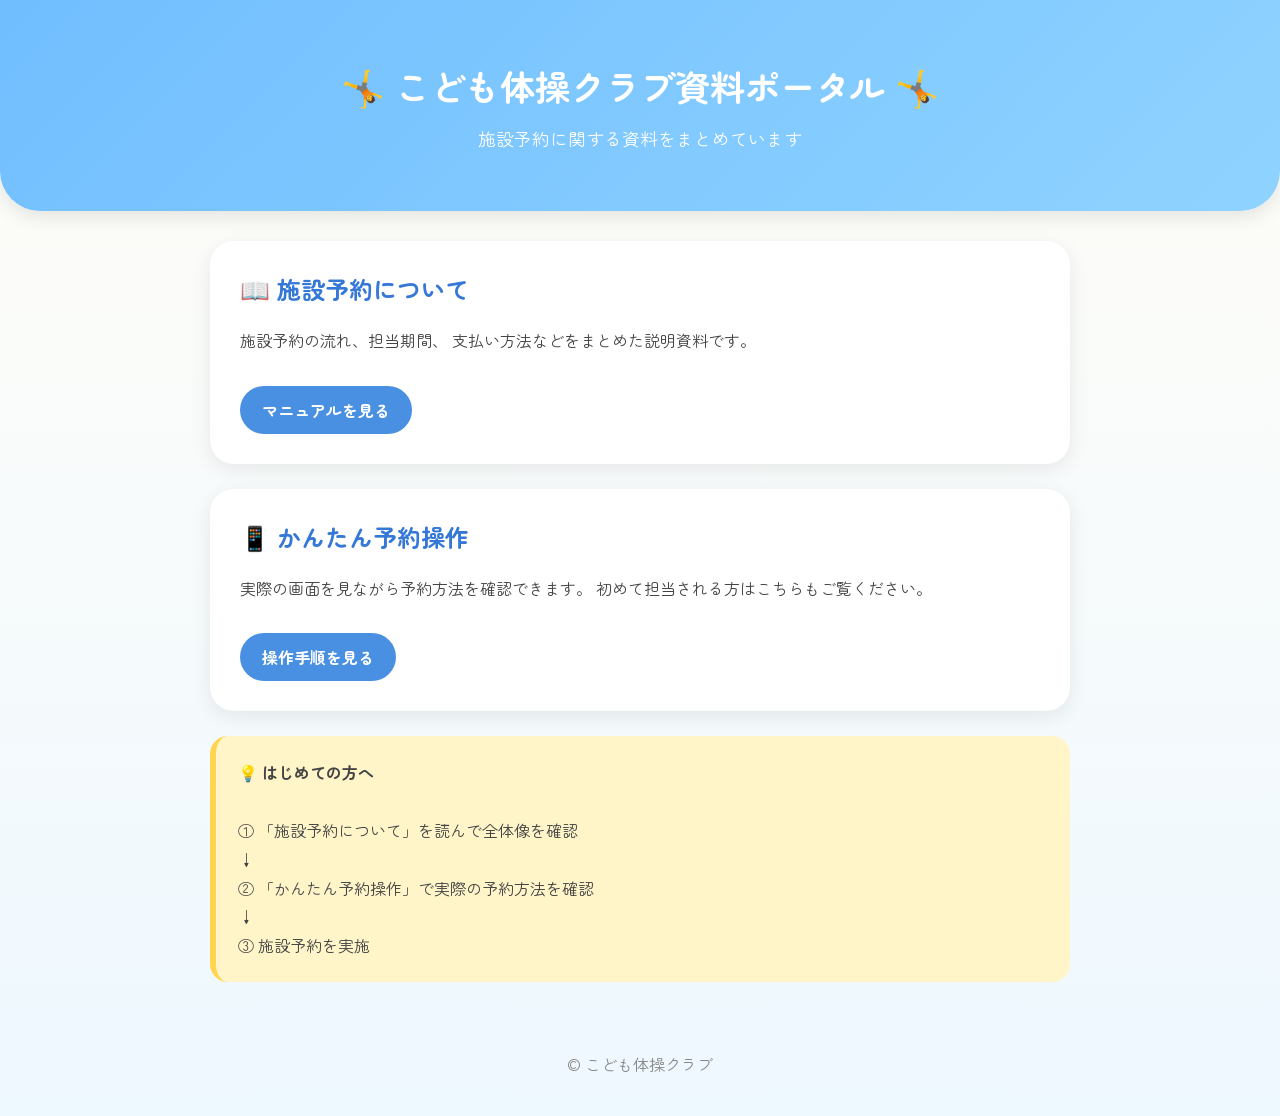
==== index.html @ b0be6228 "Add files via upload" ====
<!DOCTYPE html>
<html lang="ja">
<head>
<meta charset="UTF-8">
<meta name="viewport" content="width=device-width, initial-scale=1">

<title>こども体操クラブ資料ポータル</title>

<link rel="preconnect" href="https://fonts.googleapis.com">
<link rel="preconnect" href="https://fonts.gstatic.com" crossorigin>
<link href="https://fonts.googleapis.com/css2?family=Zen+Maru+Gothic:wght@400;500;700&display=swap" rel="stylesheet">

<style>

*{
    box-sizing:border-box;
}

body{
    margin:0;
    font-family:"Zen Maru Gothic",sans-serif;
    background:linear-gradient(180deg,#fffdf7,#eef8ff);
    color:#444;
}

header{
    background:linear-gradient(
        135deg,
        #71beff,
        #8fd3ff
    );
    color:white;
    text-align:center;
    padding:60px 20px;
    border-bottom-left-radius:40px;
    border-bottom-right-radius:40px;
    box-shadow:0 6px 20px rgba(0,0,0,.1);
}

header h1{
    margin:0;
    font-size:2.2rem;
}

.subtitle{
    margin-top:15px;
    font-size:1.1rem;
}

.container{
    max-width:900px;
    margin:auto;
    padding:30px 20px;
}

.card{
    background:white;
    border-radius:24px;
    padding:30px;
    margin-bottom:25px;
    box-shadow:0 5px 20px rgba(0,0,0,.08);
    transition:0.2s;
}

.card:hover{
    transform:translateY(-4px);
}

.card h2{
    margin-top:0;
    color:#3578d6;
}

.card p{
    line-height:1.8;
}

.btn{
    display:inline-block;
    margin-top:15px;
    padding:12px 22px;
    background:#4a90e2;
    color:white;
    text-decoration:none;
    border-radius:30px;
    font-weight:bold;
}

.btn:hover{
    background:#2f7ad3;
}

.info{
    background:#fff5c9;
    border-left:6px solid #ffd54f;
    border-radius:18px;
    padding:22px;
    line-height:1.8;
}

footer{
    text-align:center;
    color:#888;
    padding:40px 20px;
}

@media (max-width:600px){

    header h1{
        font-size:1.7rem;
    }

    .card{
        padding:22px;
    }

    .btn{
        display:block;
        text-align:center;
    }
}

</style>
</head>

<body>

<header>
    <h1>🤸 こども体操クラブ資料ポータル 🤸</h1>

    <div class="subtitle">
        施設予約に関する資料をまとめています
    </div>
</header>

<div class="container">

    <div class="card">
        <h2>📖 施設予約について</h2>

        <p>
            施設予約の流れ、担当期間、
            支払い方法などをまとめた説明資料です。
        </p>
<a href="施設予約について.html" class="btn">
                   マニュアルを見る
        </a>
    </div>

    <div class="card">
        <h2>📱 かんたん予約操作</h2>

        <p>
            実際の画面を見ながら予約方法を確認できます。
            初めて担当される方はこちらもご覧ください。
        </p>
<a href="かんたん予約操作.html" class="btn">
                    操作手順を見る
        </a>
    </div>

    <div class="info">
        <strong>💡 はじめての方へ</strong>
        <br><br>

        ① 「施設予約について」を読んで全体像を確認
        <br>
        ↓
        <br>
        ② 「かんたん予約操作」で実際の予約方法を確認
        <br>
        ↓
        <br>
        ③ 施設予約を実施
    </div>

</div>

<footer>
    © こども体操クラブ
</footer>

</body>
</html>
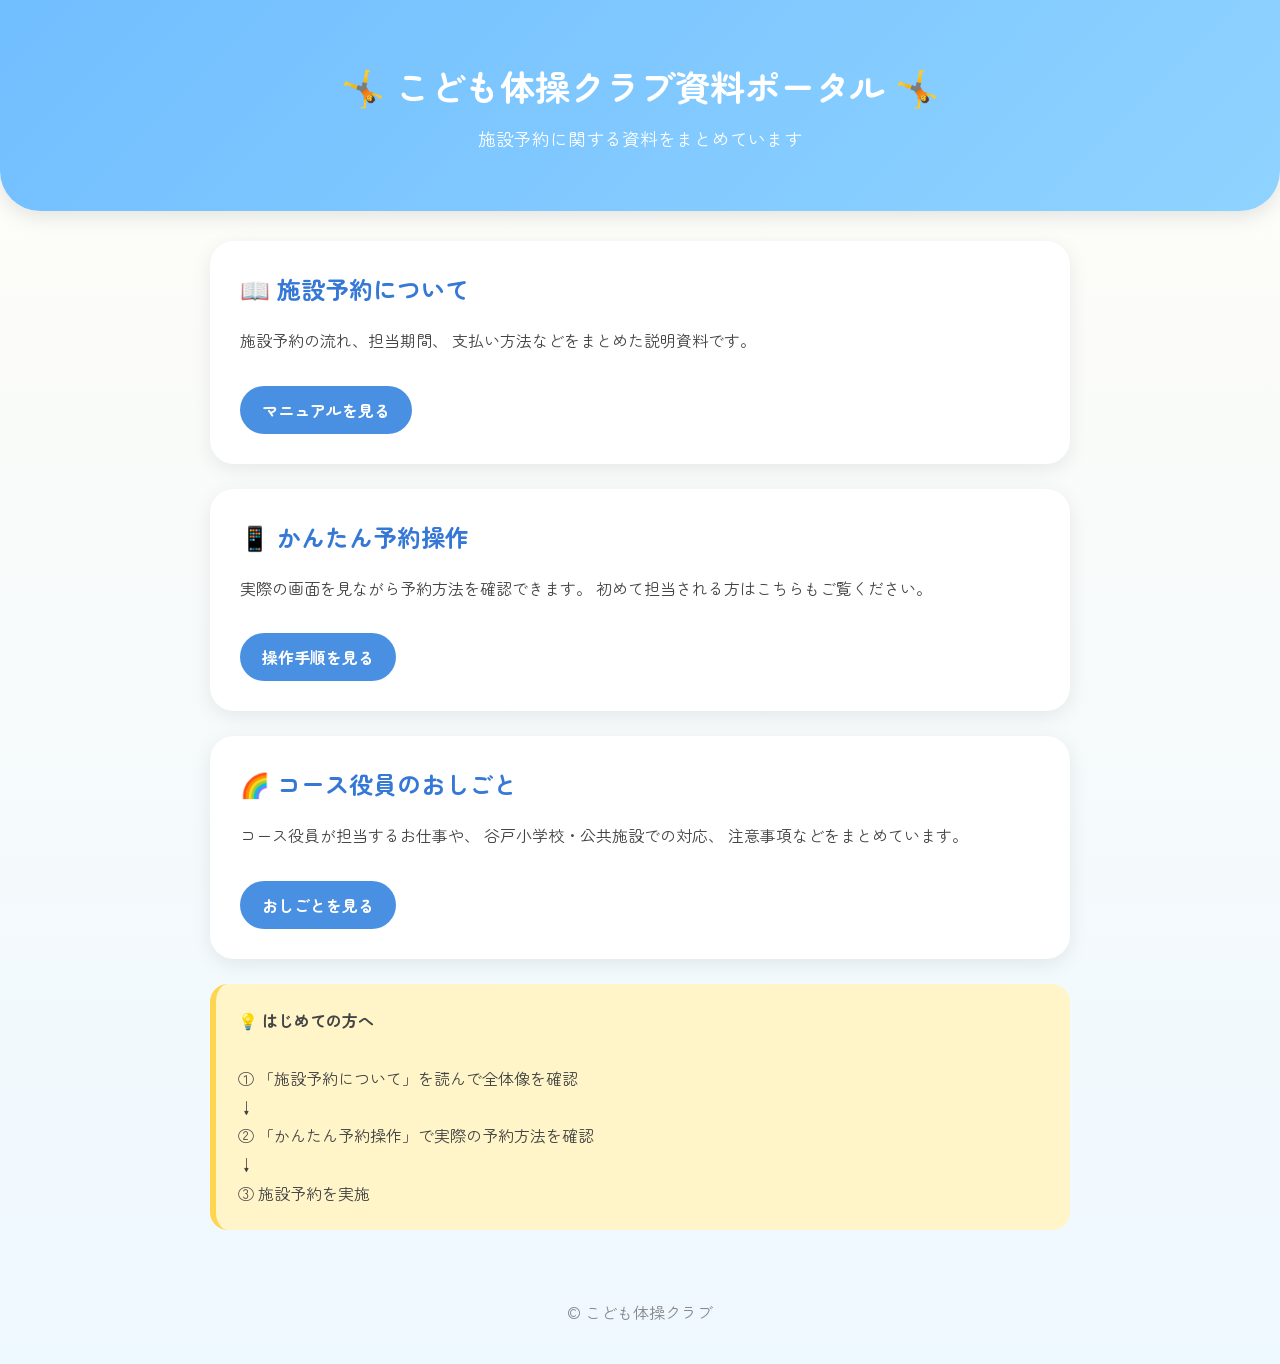
==== commit a49f21b4: "Add files via upload" ====
--- a/index.html
+++ b/index.html
@@ -142,7 +142,7 @@
             施設予約の流れ、担当期間、
             支払い方法などをまとめた説明資料です。
         </p>
-<a href="施設予約について.html" class="btn">
+  <a href="施設予約について.html" class="btn">
                    マニュアルを見る
         </a>
     </div>
@@ -154,10 +154,22 @@
             実際の画面を見ながら予約方法を確認できます。
             初めて担当される方はこちらもご覧ください。
         </p>
-<a href="かんたん予約操作.html" class="btn">
+  <a href="かんたん予約操作.html" class="btn">
                     操作手順を見る
         </a>
     </div>
+<div class="card">
+    <h2>🌈 コース役員のおしごと</h2>
+    <p>
+        コース役員が担当するお仕事や、
+        谷戸小学校・公共施設での対応、
+        注意事項などをまとめています。
+    </p>
+
+    <a href="コース役員のしごと.html" class="btn">
+        おしごとを見る
+    </a>
+</div>
 
     <div class="info">
         <strong>💡 はじめての方へ</strong>
@@ -175,7 +187,6 @@
     </div>
 
 </div>
-
 <footer>
     © こども体操クラブ
 </footer>
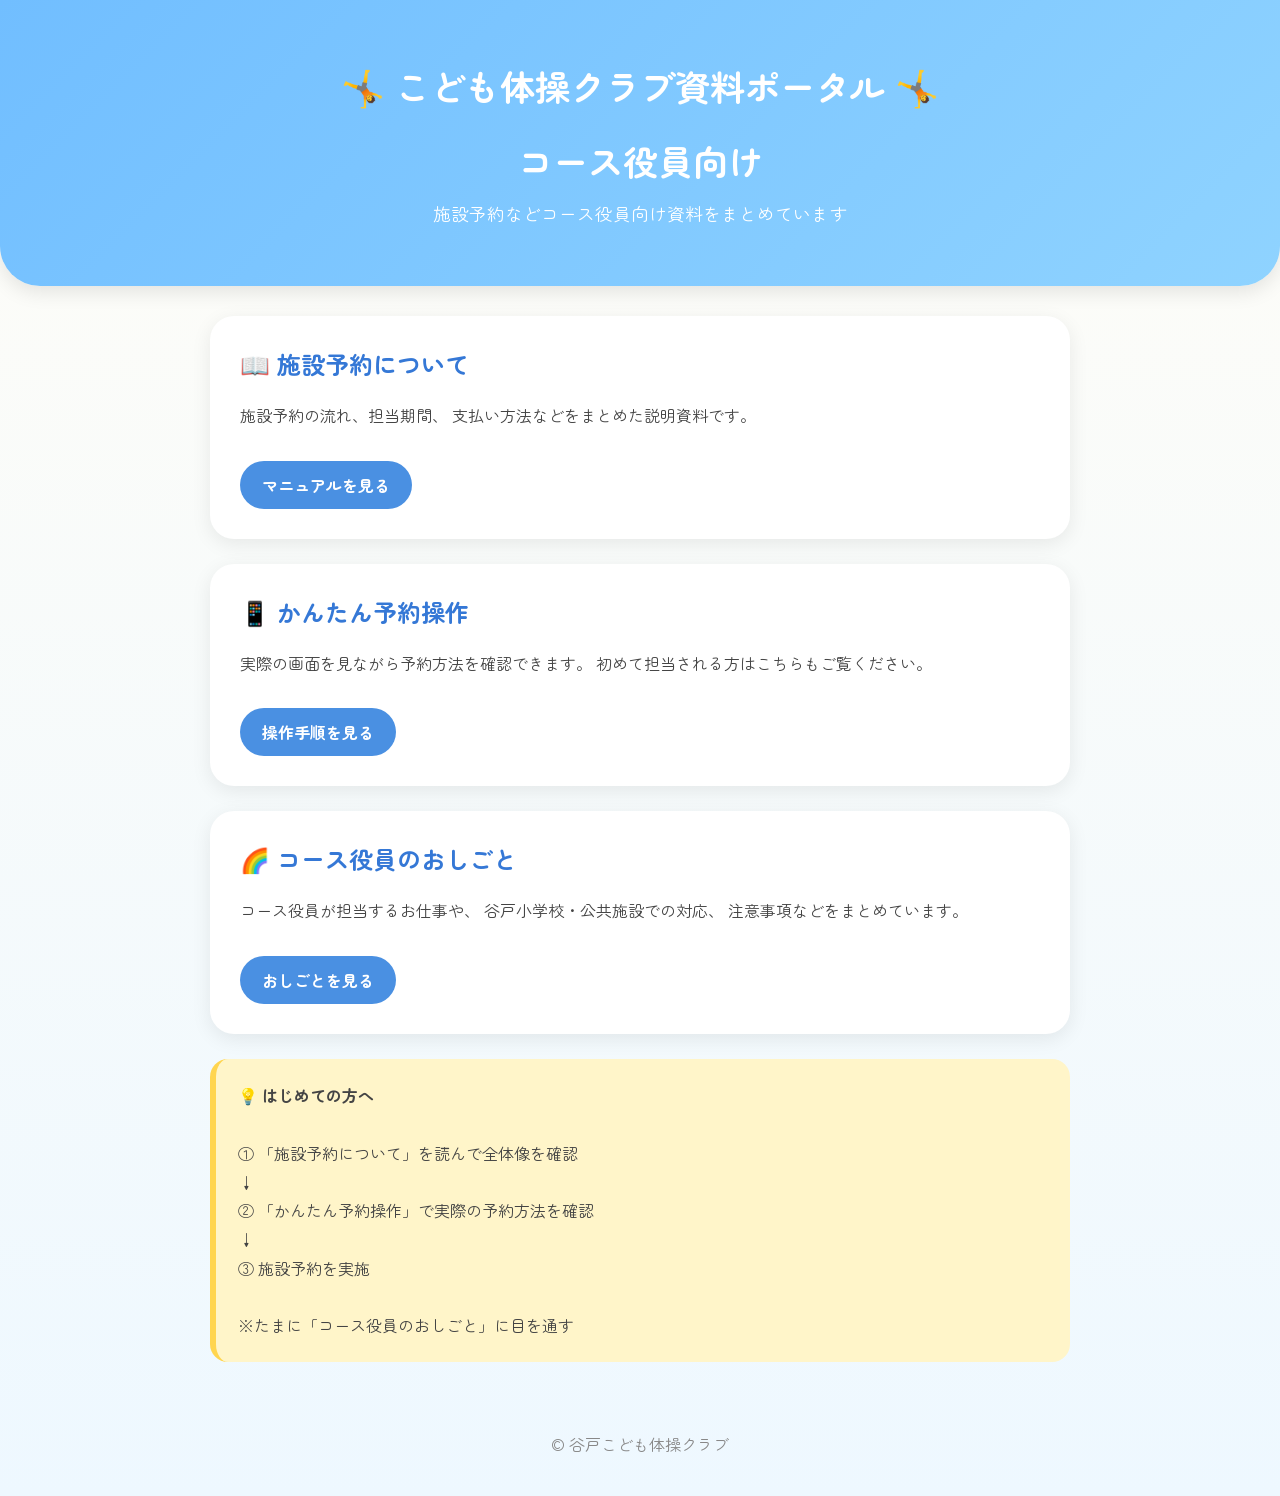
==== commit 54ffd9e8: "Add files via upload" ====
--- a/index.html
+++ b/index.html
@@ -4,7 +4,7 @@
 <meta charset="UTF-8">
 <meta name="viewport" content="width=device-width, initial-scale=1">
 
-<title>こども体操クラブ資料ポータル</title>
+<title>こども体操クラブ資料ポータル （コース役員向け）</title>
 
 <link rel="preconnect" href="https://fonts.googleapis.com">
 <link rel="preconnect" href="https://fonts.gstatic.com" crossorigin>
@@ -127,9 +127,9 @@
 
 <header>
     <h1>🤸 こども体操クラブ資料ポータル 🤸</h1>
-
+　 <h1>コース役員向け</h1>
     <div class="subtitle">
-        施設予約に関する資料をまとめています
+        施設予約などコース役員向け資料をまとめています
     </div>
 </header>
 
@@ -142,7 +142,7 @@
             施設予約の流れ、担当期間、
             支払い方法などをまとめた説明資料です。
         </p>
-  <a href="施設予約について.html" class="btn">
+  <a href="reservation.html" class="btn">
                    マニュアルを見る
         </a>
     </div>
@@ -154,7 +154,7 @@
             実際の画面を見ながら予約方法を確認できます。
             初めて担当される方はこちらもご覧ください。
         </p>
-  <a href="かんたん予約操作.html" class="btn">
+  <a href="easy-ope.html" class="btn">
                     操作手順を見る
         </a>
     </div>
@@ -166,7 +166,7 @@
         注意事項などをまとめています。
     </p>
 
-    <a href="コース役員のしごと.html" class="btn">
+    <a href="course.html" class="btn">
         おしごとを見る
     </a>
 </div>
@@ -184,11 +184,13 @@
         ↓
         <br>
         ③ 施設予約を実施
+        <br><br>
+        ※たまに「コース役員のおしごと」に目を通す
     </div>
 
 </div>
 <footer>
-    © こども体操クラブ
+    © 谷戸こども体操クラブ
 </footer>
 
 </body>
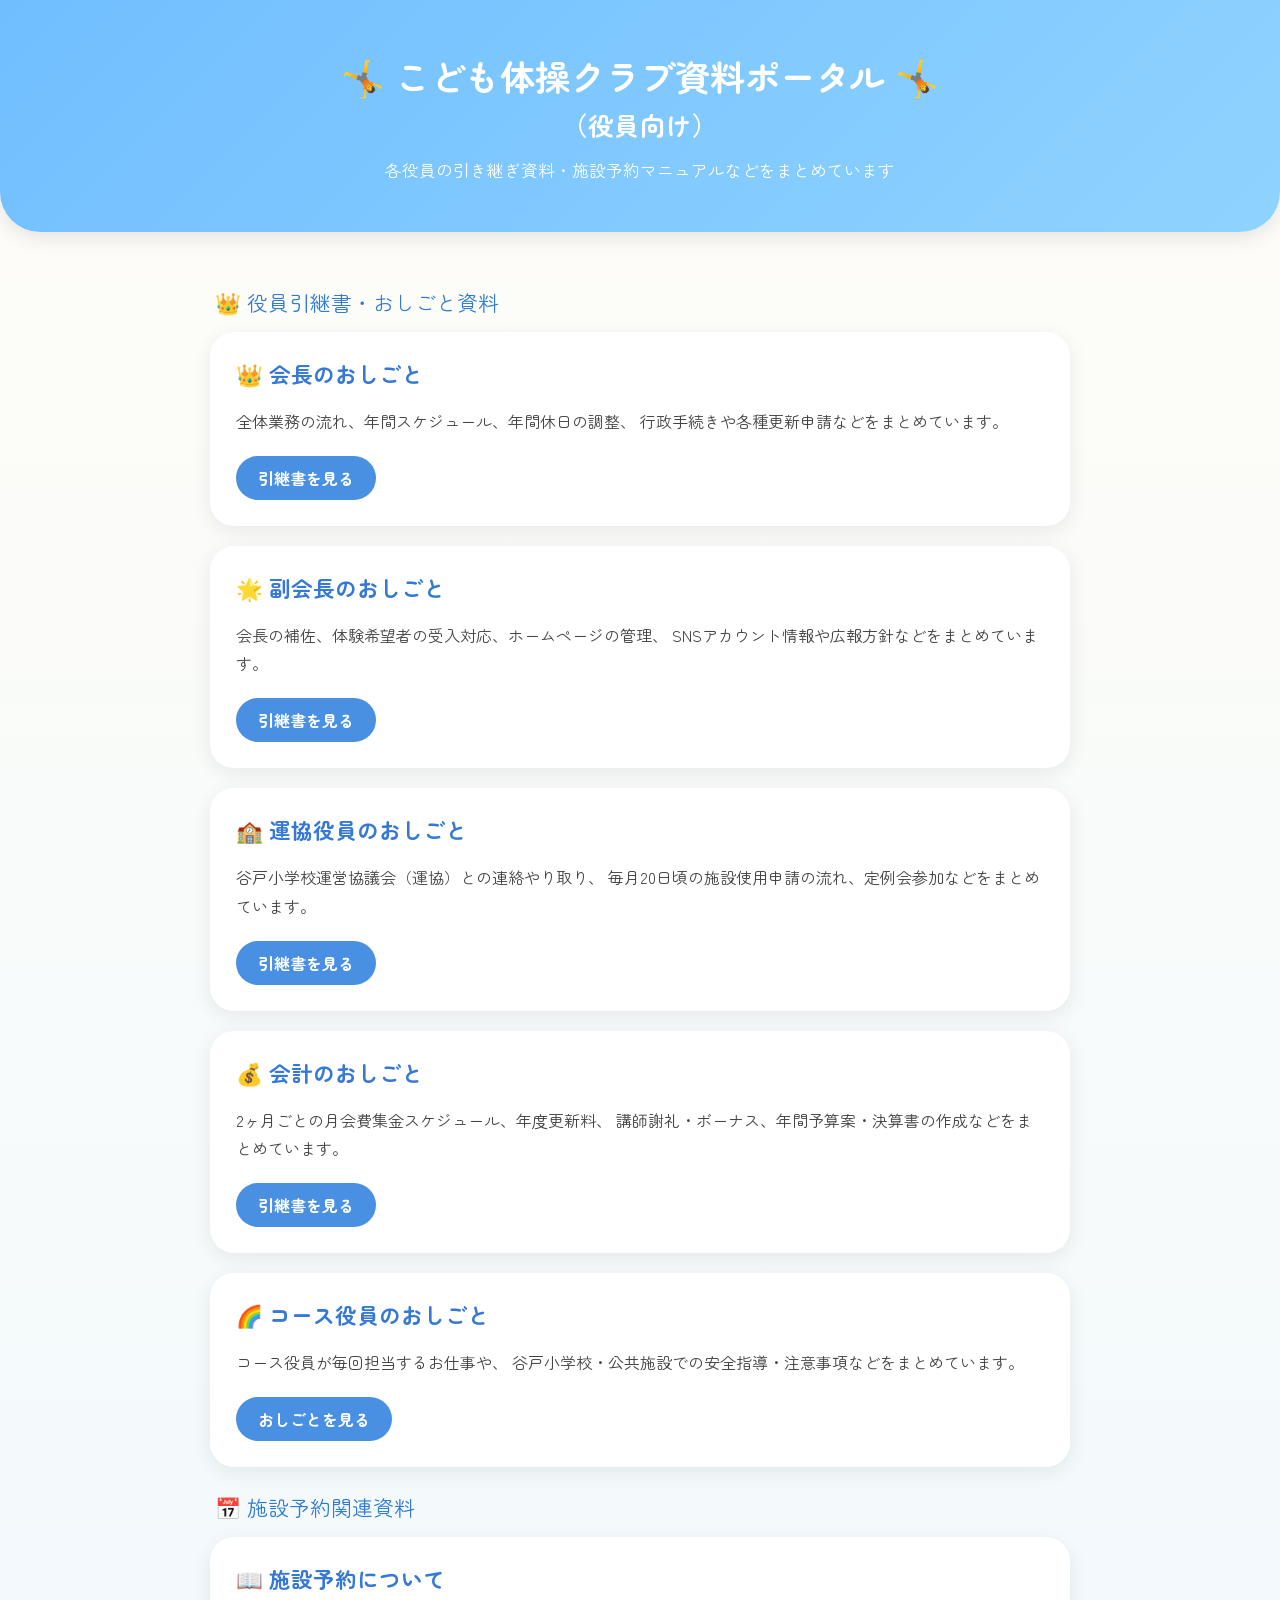
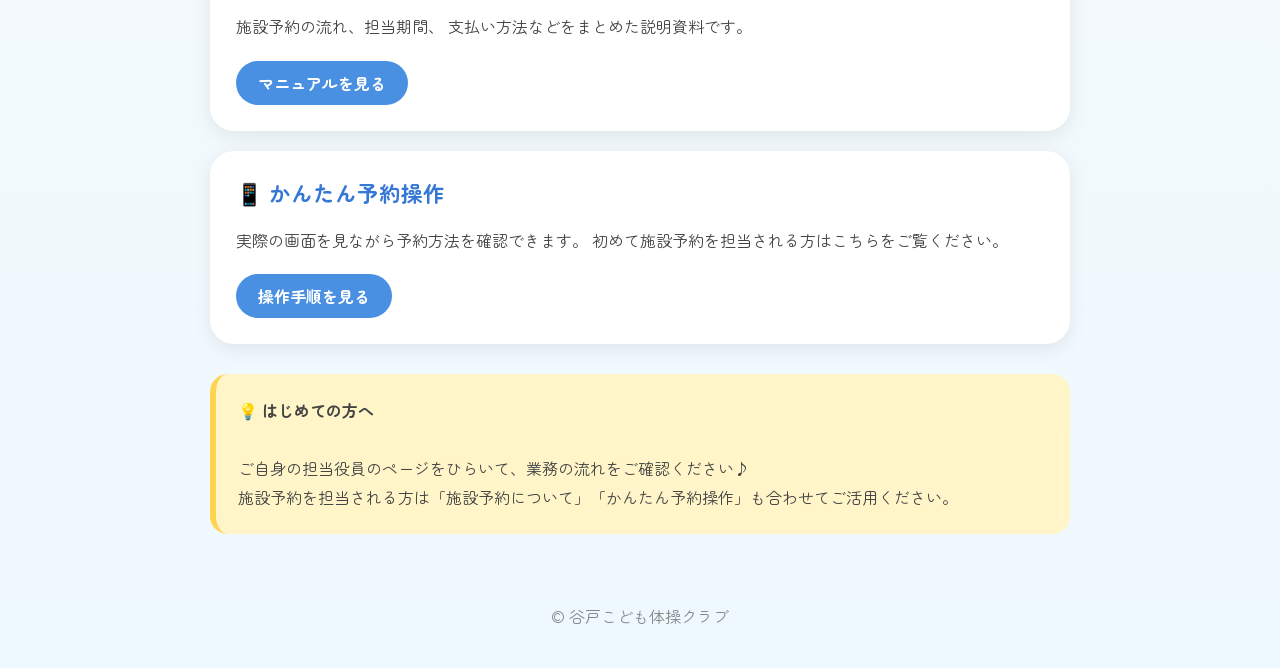
==== commit 3a88be23: "Add files via upload" ====
--- a/index.html
+++ b/index.html
@@ -4,7 +4,7 @@
 <meta charset="UTF-8">
 <meta name="viewport" content="width=device-width, initial-scale=1">
 
-<title>こども体操クラブ資料ポータル （コース役員向け）</title>
+<title>こども体操クラブ資料ポータル（役員向け）</title>
 
 <link rel="preconnect" href="https://fonts.googleapis.com">
 <link rel="preconnect" href="https://fonts.gstatic.com" crossorigin>
@@ -31,7 +31,7 @@
     );
     color:white;
     text-align:center;
-    padding:60px 20px;
+    padding:50px 20px;
     border-bottom-left-radius:40px;
     border-bottom-right-radius:40px;
     box-shadow:0 6px 20px rgba(0,0,0,.1);
@@ -42,9 +42,14 @@
     font-size:2.2rem;
 }
 
+header h1.sub-head{
+    font-size:1.6rem;
+    margin-top:5px;
+}
+
 .subtitle{
     margin-top:15px;
-    font-size:1.1rem;
+    font-size:1.05rem;
 }
 
 .container{
@@ -53,11 +58,20 @@
     padding:30px 20px;
 }
 
+.section-title{
+    font-size:1.3rem;
+    color:#2f7ad3;
+    margin:25px 0 15px 5px;
+    display:flex;
+    align-items:center;
+    gap:8px;
+}
+
 .card{
     background:white;
     border-radius:24px;
-    padding:30px;
-    margin-bottom:25px;
+    padding:26px;
+    margin-bottom:20px;
     box-shadow:0 5px 20px rgba(0,0,0,.08);
     transition:0.2s;
 }
@@ -69,21 +83,24 @@
 .card h2{
     margin-top:0;
     color:#3578d6;
+    font-size:1.35rem;
 }
 
 .card p{
     line-height:1.8;
+    margin-bottom:10px;
 }
 
 .btn{
     display:inline-block;
-    margin-top:15px;
-    padding:12px 22px;
+    margin-top:10px;
+    padding:10px 22px;
     background:#4a90e2;
     color:white;
     text-decoration:none;
     border-radius:30px;
     font-weight:bold;
+    transition:0.2s;
 }
 
 .btn:hover{
@@ -96,6 +113,7 @@
     border-radius:18px;
     padding:22px;
     line-height:1.8;
+    margin-top:30px;
 }
 
 footer{
@@ -107,11 +125,15 @@
 @media (max-width:600px){
 
     header h1{
-        font-size:1.7rem;
+        font-size:1.6rem;
+    }
+
+    header h1.sub-head{
+        font-size:1.3rem;
     }
 
     .card{
-        padding:22px;
+        padding:20px;
     }
 
     .btn{
@@ -127,72 +149,107 @@
 
 <header>
     <h1>🤸 こども体操クラブ資料ポータル 🤸</h1>
-　 <h1>コース役員向け</h1>
+    <h1 class="sub-head">（役員向け）</h1>
     <div class="subtitle">
-        施設予約などコース役員向け資料をまとめています
+        各役員の引き継ぎ資料・施設予約マニュアルなどをまとめています
     </div>
 </header>
 
 <div class="container">
 
+    <div class="section-title">👑 役員引継書・おしごと資料</div>
+
+    <div class="card">
+        <h2>👑 会長のおしごと</h2>
+        <p>
+            全体業務の流れ、年間スケジュール、年間休日の調整、
+            行政手続きや各種更新申請などをまとめています。
+        </p>
+        <a href="kaicho.html" class="btn">
+            引継書を見る
+        </a>
+    </div>
+
+    <div class="card">
+        <h2>🌟 副会長のおしごと</h2>
+        <p>
+            会長の補佐、体験希望者の受入対応、ホームページの管理、
+            SNSアカウント情報や広報方針などをまとめています。
+        </p>
+        <a href="fukukaicho.html" class="btn">
+            引継書を見る
+        </a>
+    </div>
+
+    <div class="card">
+        <h2>🏫 運協役員のおしごと</h2>
+        <p>
+            谷戸小学校運営協議会（運協）との連絡やり取り、
+            毎月20日頃の施設使用申請の流れ、定例会参加などをまとめています。
+        </p>
+        <a href="unkyo.html" class="btn">
+            引継書を見る
+        </a>
+    </div>
+
+    <div class="card">
+        <h2>💰 会計のおしごと</h2>
+        <p>
+            2ヶ月ごとの月会費集金スケジュール、年度更新料、
+            講師謝礼・ボーナス、年間予算案・決算書の作成などをまとめています。
+        </p>
+        <a href="kaikei.html" class="btn">
+            引継書を見る
+        </a>
+    </div>
+
+    <div class="card">
+        <h2>🌈 コース役員のおしごと</h2>
+        <p>
+            コース役員が毎回担当するお仕事や、
+            谷戸小学校・公共施設での安全指導・注意事項などをまとめています。
+        </p>
+        <a href="course.html" class="btn">
+            おしごとを見る
+        </a>
+    </div>
+
+    <div class="section-title">📅 施設予約関連資料</div>
+
     <div class="card">
         <h2>📖 施設予約について</h2>
-
         <p>
             施設予約の流れ、担当期間、
             支払い方法などをまとめた説明資料です。
         </p>
-  <a href="reservation.html" class="btn">
-                   マニュアルを見る
+        <a href="reservation.html" class="btn">
+            マニュアルを見る
         </a>
     </div>
 
     <div class="card">
         <h2>📱 かんたん予約操作</h2>
-
         <p>
             実際の画面を見ながら予約方法を確認できます。
-            初めて担当される方はこちらもご覧ください。
-        </p>
-  <a href="easy-ope.html" class="btn">
-                    操作手順を見る
-        </a>
-    </div>
-<div class="card">
-    <h2>🌈 コース役員のおしごと</h2>
-    <p>
-        コース役員が担当するお仕事や、
-        谷戸小学校・公共施設での対応、
-        注意事項などをまとめています。
-    </p>
-
-    <a href="course.html" class="btn">
-        おしごとを見る
-    </a>
-</div>
+            初めて施設予約を担当される方はこちらをご覧ください。
+        </p>
+        <a href="easy-ope.html" class="btn">
+            操作手順を見る
+        </a>
+    </div>
 
     <div class="info">
         <strong>💡 はじめての方へ</strong>
         <br><br>
-
-        ① 「施設予約について」を読んで全体像を確認
-        <br>
-        ↓
-        <br>
-        ② 「かんたん予約操作」で実際の予約方法を確認
-        <br>
-        ↓
-        <br>
-        ③ 施設予約を実施
-        <br><br>
-        ※たまに「コース役員のおしごと」に目を通す
+        ご自身の担当役員のページをひらいて、業務の流れをご確認ください♪<br>
+        施設予約を担当される方は「施設予約について」「かんたん予約操作」も合わせてご活用ください。
     </div>
 
 </div>
+
 <footer>
     © 谷戸こども体操クラブ
 </footer>
 
 </body>
-</html>
-
+</html>
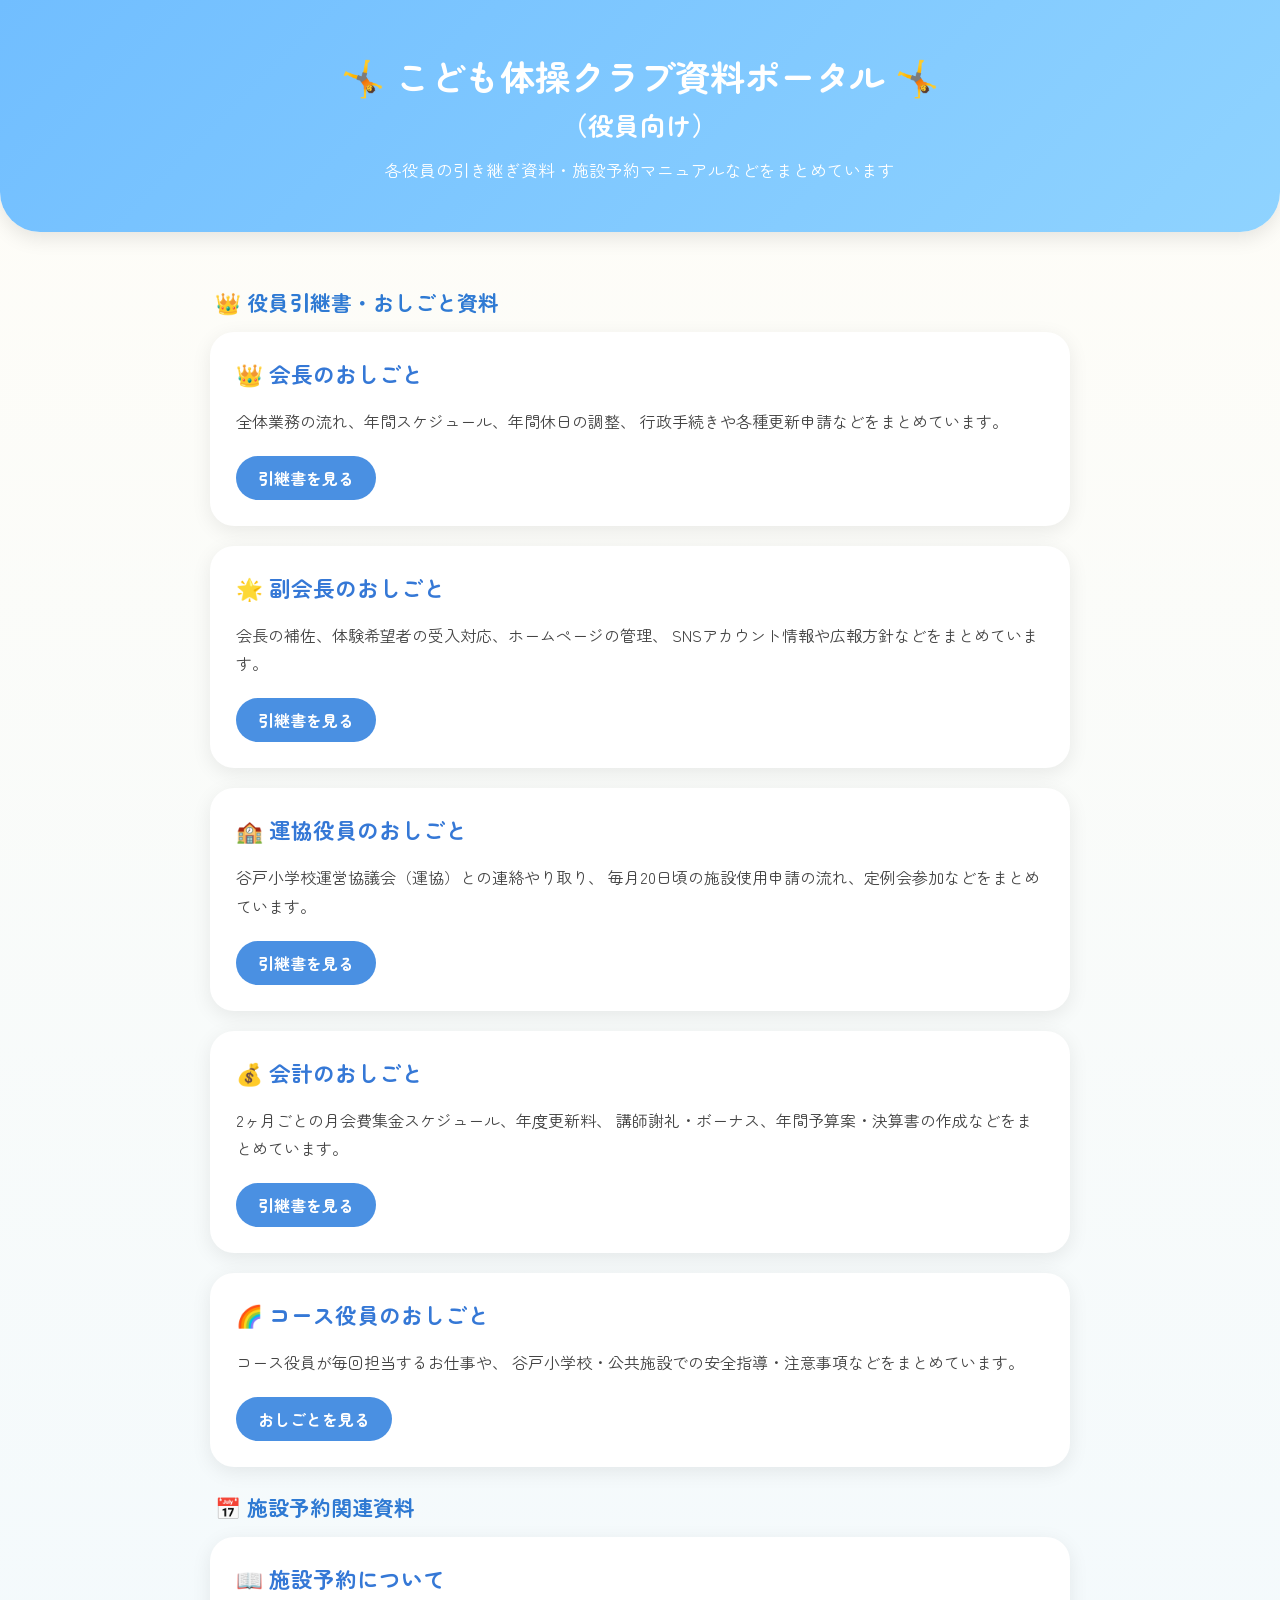
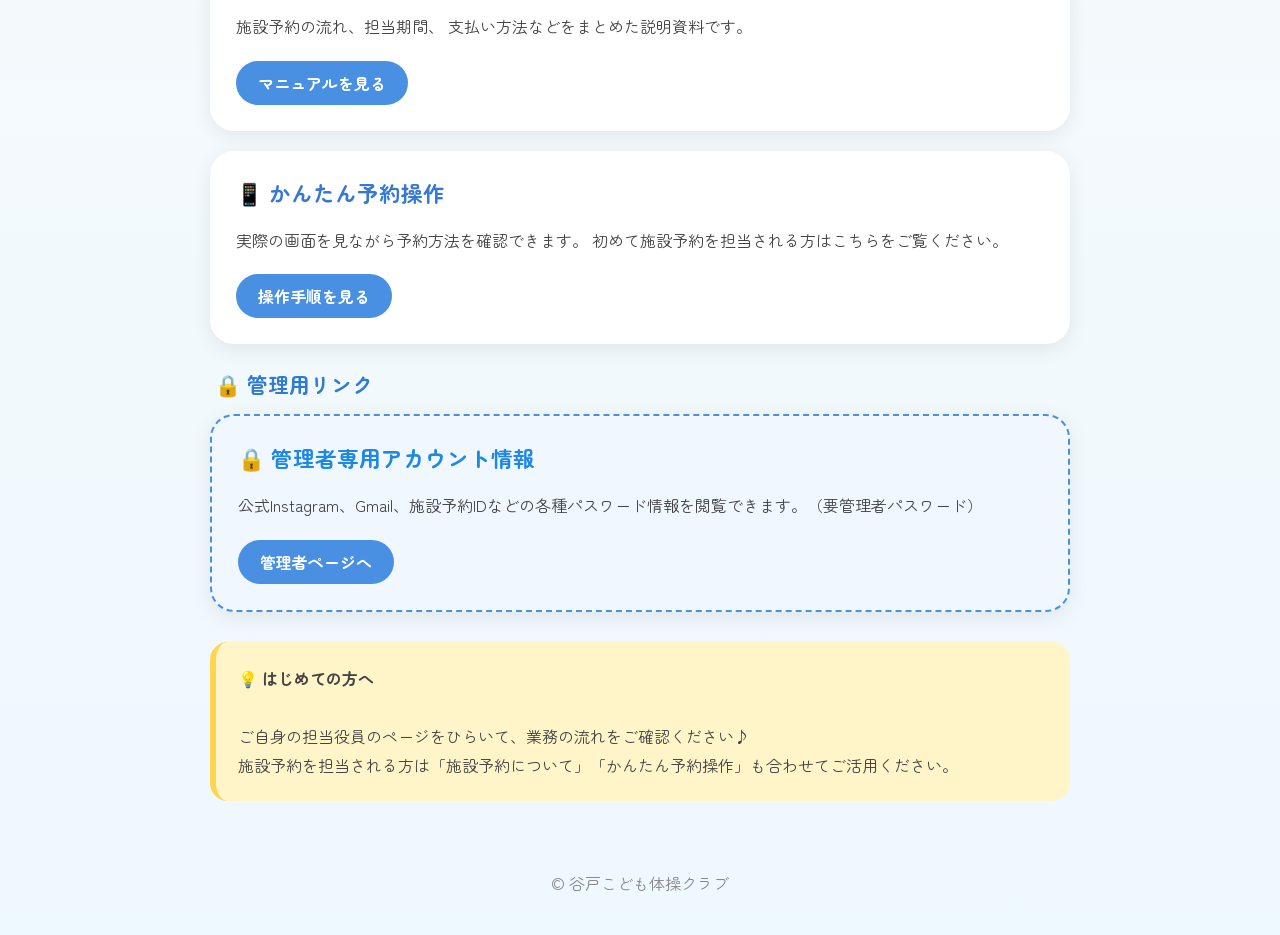
==== commit f5a83e71: "Add files via upload" ====
--- a/index.html
+++ b/index.html
@@ -11,7 +11,6 @@
 <link href="https://fonts.googleapis.com/css2?family=Zen+Maru+Gothic:wght@400;500;700&display=swap" rel="stylesheet">
 
 <style>
-
 *{
     box-sizing:border-box;
 }
@@ -65,6 +64,7 @@
     display:flex;
     align-items:center;
     gap:8px;
+    font-weight:bold;
 }
 
 .card{
@@ -76,10 +76,6 @@
     transition:0.2s;
 }
 
-.card:hover{
-    transform:translateY(-4px);
-}
-
 .card h2{
     margin-top:0;
     color:#3578d6;
@@ -89,6 +85,24 @@
 .card p{
     line-height:1.8;
     margin-bottom:10px;
+}
+
+/* 管理者専用カード */
+.card.admin-card {
+    background: #f0f7ff;
+    border: 2px dashed #4a90e2;
+}
+
+.card.admin-card h2 {
+    color: #1e88e5;
+}
+
+.btn-admin {
+    background: #34495e;
+}
+
+.btn-admin:hover {
+    background: #2c3e50;
 }
 
 .btn{
@@ -238,6 +252,18 @@
         </a>
     </div>
 
+    <!-- 🔒 管理者用エリア -->
+    <div class="section-title">🔒 管理用リンク</div>
+    <div class="card admin-card">
+        <h2>🔒 管理者専用アカウント情報</h2>
+        <p>
+            公式Instagram、Gmail、施設予約IDなどの各種パスワード情報を閲覧できます。（要管理者パスワード）
+        </p>
+        <a href="admin.html" class="btn btn-admin">
+            管理者ページへ
+        </a>
+    </div>
+
     <div class="info">
         <strong>💡 はじめての方へ</strong>
         <br><br>
